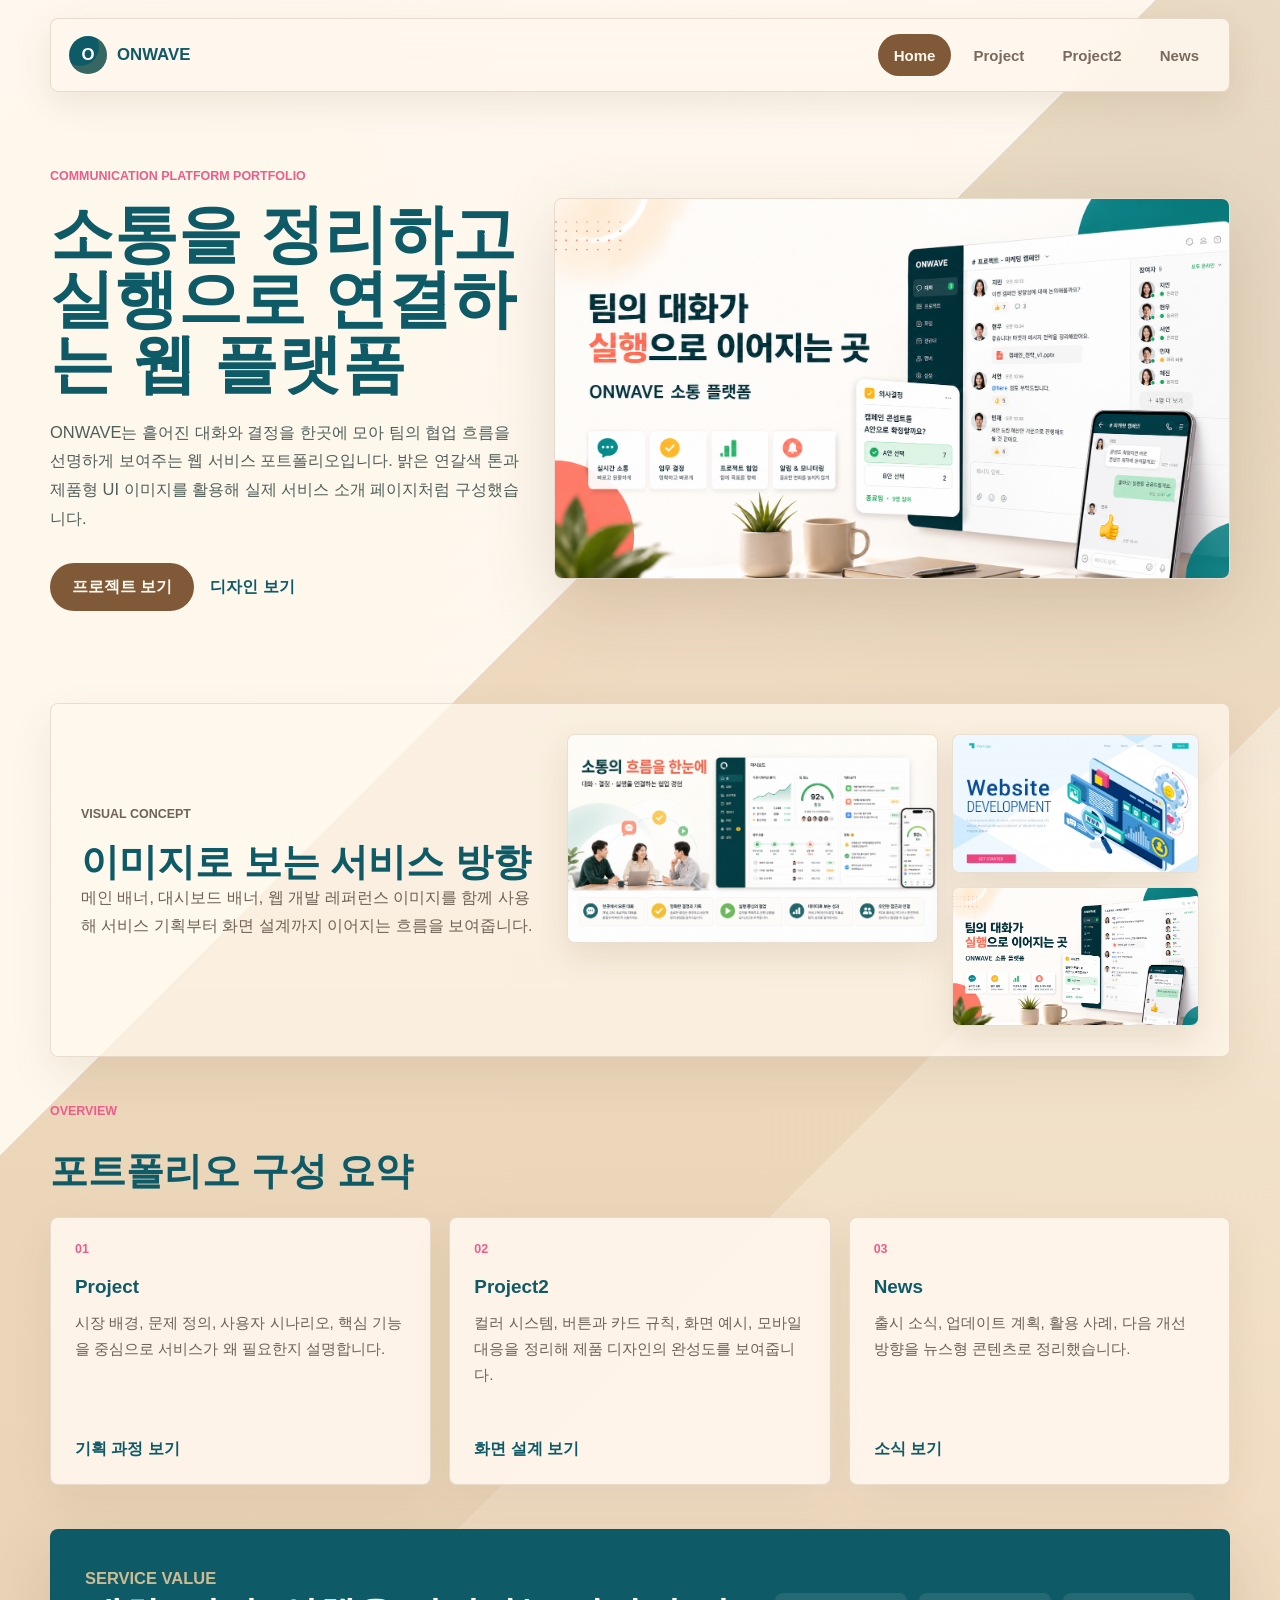
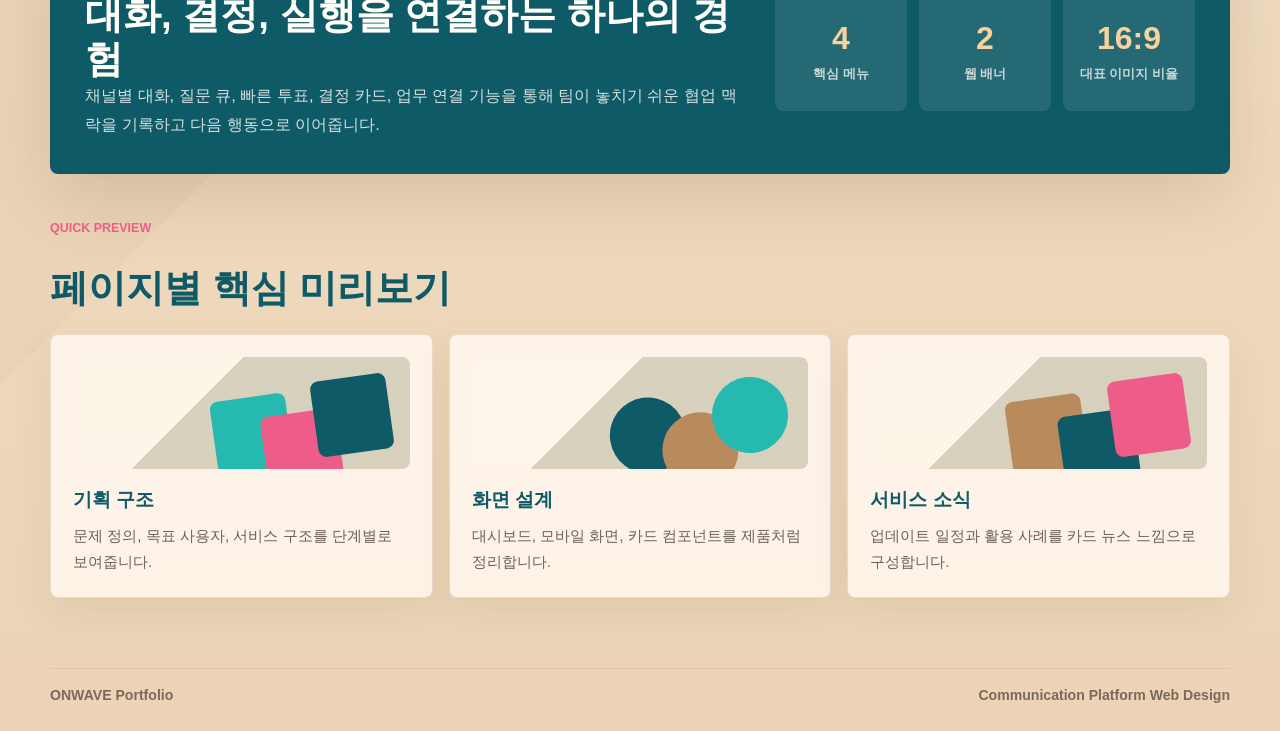
==== index.html @ 30760932 "Add web portfolio pages" ====
<!DOCTYPE html>
<html lang="ko">
  <head>
    <meta charset="UTF-8" />
    <meta name="viewport" content="width=device-width, initial-scale=1.0" />
    <title>ONWAVE Portfolio | Home</title>
    <link rel="stylesheet" href="styles.css" />
  </head>
  <body>
    <header class="site-header">
      <a class="logo" href="index.html" aria-label="ONWAVE Home">
        <span class="logo-mark">O</span>
        <span>ONWAVE</span>
      </a>
      <nav class="site-nav" aria-label="Main navigation">
        <a class="active" href="index.html">Home</a>
        <a href="project.html">Project</a>
        <a href="project2.html">Project2</a>
        <a href="news.html">News</a>
      </nav>
    </header>

    <main>
      <section class="hero">
        <div class="hero-copy">
          <p class="eyebrow">Communication Platform Portfolio</p>
          <h1>소통을 정리하고 실행으로 연결하는 웹 플랫폼</h1>
          <p>
            ONWAVE는 흩어진 대화와 결정을 한곳에 모아 팀의 협업 흐름을
            선명하게 보여주는 웹 서비스 포트폴리오입니다. 밝은 연갈색 톤과
            제품형 UI 이미지를 활용해 실제 서비스 소개 페이지처럼 구성했습니다.
          </p>
          <div class="hero-actions">
            <a class="primary-button" href="project.html">프로젝트 보기</a>
            <a class="text-button" href="project2.html">디자인 보기</a>
          </div>
        </div>
        <figure class="hero-media">
          <img src="assets/onwave-main-banner.png" alt="ONWAVE 소통 플랫폼 메인 배너" />
        </figure>
      </section>

      <section class="visual-story">
        <div class="story-copy">
          <p class="eyebrow">Visual Concept</p>
          <h2>이미지로 보는 서비스 방향</h2>
          <p>
            메인 배너, 대시보드 배너, 웹 개발 레퍼런스 이미지를 함께 사용해
            서비스 기획부터 화면 설계까지 이어지는 흐름을 보여줍니다.
          </p>
        </div>
        <div class="image-mosaic">
          <figure class="large">
            <img src="assets/onwave-flow-banner.png" alt="ONWAVE 대시보드 배너" />
            <figcaption>협업 대시보드</figcaption>
          </figure>
          <figure>
            <img src="다운로드.jpg" alt="웹 개발 콘셉트 참고 이미지" />
            <figcaption>웹 개발 콘셉트</figcaption>
          </figure>
          <figure>
            <img src="assets/onwave-main-banner.png" alt="ONWAVE 메인 배너" />
            <figcaption>서비스 메인 비주얼</figcaption>
          </figure>
        </div>
      </section>

      <section class="summary-section">
        <div class="section-title">
          <p class="eyebrow">Overview</p>
          <h2>포트폴리오 구성 요약</h2>
        </div>
        <div class="summary-grid">
          <article class="summary-card">
            <span>01</span>
            <h3>Project</h3>
            <p>
              시장 배경, 문제 정의, 사용자 시나리오, 핵심 기능을 중심으로
              서비스가 왜 필요한지 설명합니다.
            </p>
            <a href="project.html">기획 과정 보기</a>
          </article>
          <article class="summary-card">
            <span>02</span>
            <h3>Project2</h3>
            <p>
              컬러 시스템, 버튼과 카드 규칙, 화면 예시, 모바일 대응을 정리해
              제품 디자인의 완성도를 보여줍니다.
            </p>
            <a href="project2.html">화면 설계 보기</a>
          </article>
          <article class="summary-card">
            <span>03</span>
            <h3>News</h3>
            <p>
              출시 소식, 업데이트 계획, 활용 사례, 다음 개선 방향을 뉴스형
              콘텐츠로 정리했습니다.
            </p>
            <a href="news.html">소식 보기</a>
          </article>
        </div>
      </section>

      <section class="wide-panel">
        <div>
          <p class="eyebrow">Service Value</p>
          <h2>대화, 결정, 실행을 연결하는 하나의 경험</h2>
          <p>
            채널별 대화, 질문 큐, 빠른 투표, 결정 카드, 업무 연결 기능을 통해
            팀이 놓치기 쉬운 협업 맥락을 기록하고 다음 행동으로 이어줍니다.
          </p>
        </div>
        <div class="stat-list">
          <div>
            <strong>4</strong>
            <span>핵심 메뉴</span>
          </div>
          <div>
            <strong>2</strong>
            <span>웹 배너</span>
          </div>
          <div>
            <strong>16:9</strong>
            <span>대표 이미지 비율</span>
          </div>
        </div>
      </section>

      <section class="content-section">
        <div class="section-title">
          <p class="eyebrow">Quick Preview</p>
          <h2>페이지별 핵심 미리보기</h2>
        </div>
        <div class="preview-grid">
          <article>
            <div class="mini-illustration planning"></div>
            <h3>기획 구조</h3>
            <p>문제 정의, 목표 사용자, 서비스 구조를 단계별로 보여줍니다.</p>
          </article>
          <article>
            <div class="mini-illustration dashboard"></div>
            <h3>화면 설계</h3>
            <p>대시보드, 모바일 화면, 카드 컴포넌트를 제품처럼 정리합니다.</p>
          </article>
          <article>
            <div class="mini-illustration news"></div>
            <h3>서비스 소식</h3>
            <p>업데이트 일정과 활용 사례를 카드 뉴스 느낌으로 구성합니다.</p>
          </article>
        </div>
      </section>
    </main>

    <footer class="site-footer">
      <span>ONWAVE Portfolio</span>
      <span>Communication Platform Web Design</span>
    </footer>
  </body>
</html>
---- styles.css ----
:root {
  --base: #f2e1c9;
  --paper: #fff8ee;
  --ink: #23302f;
  --muted: #786a5c;
  --line: #dcc5aa;
  --teal: #0f5a67;
  --teal-soft: #dff3f0;
  --coral: #ee5d8a;
  --green: #25b9b0;
  --yellow: #d69b55;
  --brown: #b98a5c;
  --brown-deep: #7f5938;
  --shadow: 0 24px 70px rgba(95, 65, 35, 0.16);
}

* {
  box-sizing: border-box;
}

html {
  scroll-behavior: smooth;
}

body {
  min-height: 100vh;
  margin: 0;
  color: var(--ink);
  background:
    linear-gradient(135deg, rgba(255, 248, 238, 0.96) 0 32%, rgba(232, 209, 179, 0.65) 32% 55%, transparent 55%),
    radial-gradient(circle at 12% 10%, rgba(214, 155, 85, 0.24), transparent 28%),
    radial-gradient(circle at 90% 8%, rgba(15, 90, 103, 0.12), transparent 26%),
    linear-gradient(180deg, #fff8ee 0%, var(--base) 48%, #ecd3b5 100%);
  font-family: "Pretendard", "Noto Sans KR", "Apple SD Gothic Neo", Arial, sans-serif;
}

img {
  display: block;
  max-width: 100%;
}

a {
  color: inherit;
  text-decoration: none;
}

.site-header {
  position: sticky;
  top: 0;
  z-index: 10;
  width: min(1180px, calc(100% - 40px));
  min-height: 74px;
  display: flex;
  align-items: center;
  justify-content: space-between;
  gap: 24px;
  margin: 18px auto 0;
  padding: 12px 14px 12px 18px;
  border: 1px solid rgba(127, 89, 56, 0.18);
  border-radius: 8px;
  background: rgba(255, 248, 238, 0.88);
  box-shadow: 0 12px 34px rgba(95, 65, 35, 0.1);
  backdrop-filter: blur(18px);
}

.logo {
  display: inline-flex;
  align-items: center;
  gap: 10px;
  color: var(--teal);
  font-size: 1.05rem;
  font-weight: 900;
}

.logo-mark {
  width: 38px;
  height: 38px;
  display: grid;
  place-items: center;
  border-radius: 50%;
  color: #fffdf8;
  background: var(--teal);
  box-shadow: inset -8px -8px 0 rgba(214, 155, 85, 0.2);
}

.site-nav {
  display: flex;
  flex-wrap: wrap;
  justify-content: flex-end;
  gap: 6px;
}

.site-nav a {
  min-height: 42px;
  display: inline-grid;
  place-items: center;
  padding: 0 16px;
  border-radius: 999px;
  color: var(--muted);
  font-size: 0.94rem;
  font-weight: 800;
}

.site-nav a:hover,
.site-nav a:focus-visible,
.site-nav a.active {
  color: #fff8ee;
  background: var(--brown-deep);
  outline: none;
}

main {
  width: min(1180px, calc(100% - 40px));
  margin: 0 auto;
}

.hero,
.page-hero {
  display: grid;
  grid-template-columns: 0.82fr 1.18fr;
  gap: 34px;
  align-items: center;
  padding: 74px 0 48px;
}

.page-hero {
  grid-template-columns: 0.72fr 1.28fr;
}

.page-hero.compact {
  padding-bottom: 32px;
}

.news-hero {
  padding-bottom: 38px;
}

.hero-copy,
.page-hero > div {
  min-width: 0;
}

.eyebrow {
  margin: 0 0 14px;
  color: var(--coral);
  font-size: 0.78rem;
  font-weight: 900;
  letter-spacing: 0;
  text-transform: uppercase;
}

h1,
h2,
h3,
p {
  margin-top: 0;
}

h1 {
  max-width: 560px;
  margin-bottom: 20px;
  color: var(--teal);
  font-size: clamp(2.4rem, 5vw, 5.5rem);
  line-height: 1.02;
  letter-spacing: 0;
}

.page-hero h1 {
  font-size: clamp(2.2rem, 4.3vw, 4.4rem);
}

h2 {
  margin-bottom: 0;
  color: var(--teal);
  font-size: clamp(1.8rem, 3vw, 3rem);
  line-height: 1.15;
  letter-spacing: 0;
}

h3 {
  margin-bottom: 10px;
  color: var(--teal);
  font-size: 1.18rem;
  line-height: 1.35;
}

.hero p,
.page-hero p,
.wide-panel p,
.section-title p {
  color: #4f5f5a;
  font-size: 1.03rem;
  line-height: 1.75;
}

.hero .eyebrow,
.page-hero .eyebrow,
.section-title .eyebrow {
  color: var(--coral);
  font-size: 0.78rem;
}

.hero-actions {
  display: flex;
  flex-wrap: wrap;
  gap: 12px;
  margin-top: 30px;
}

.primary-button,
.text-button {
  min-height: 48px;
  display: inline-grid;
  place-items: center;
  border-radius: 999px;
  font-weight: 900;
}

.primary-button {
  padding: 0 22px;
  color: #fff8ee;
  background: var(--brown-deep);
}

.text-button {
  padding: 0 4px;
  color: var(--teal);
}

.hero-media,
.page-image {
  margin: 0;
  overflow: hidden;
  border: 1px solid rgba(127, 89, 56, 0.18);
  border-radius: 8px;
  background: var(--paper);
  box-shadow: var(--shadow);
  aspect-ratio: 16 / 9;
}

.hero-media img,
.page-image img {
  width: 100%;
  height: 100%;
  object-fit: cover;
}

.summary-section,
.content-section,
.wide-panel,
.visual-story {
  margin: 44px 0;
}

.visual-story {
  display: grid;
  grid-template-columns: 0.42fr 0.58fr;
  gap: 28px;
  align-items: center;
  padding: 30px;
  border: 1px solid rgba(127, 89, 56, 0.16);
  border-radius: 8px;
  background: rgba(255, 248, 238, 0.72);
  box-shadow: 0 18px 45px rgba(95, 65, 35, 0.09);
}

.story-copy p {
  color: #6f6256;
  line-height: 1.75;
}

.image-mosaic {
  display: grid;
  grid-template-columns: 1.2fr 0.8fr;
  gap: 14px;
}

.image-mosaic figure,
.panel-image,
.reference-layout figure,
.news-feature figure {
  overflow: hidden;
  margin: 0;
  border: 1px solid rgba(127, 89, 56, 0.16);
  border-radius: 8px;
  background: var(--paper);
  box-shadow: 0 14px 34px rgba(95, 65, 35, 0.12);
  aspect-ratio: 16 / 9;
}

.image-mosaic figure {
  display: grid;
  grid-template-rows: 1fr auto;
}

.image-mosaic figure.large {
  grid-row: span 2;
}

.image-mosaic img,
.panel-image img,
.reference-layout img,
.news-feature img {
  width: 100%;
  height: 100%;
  object-fit: cover;
}

.image-mosaic figcaption {
  padding: 12px 14px;
  color: var(--brown-deep);
  background: rgba(255, 248, 238, 0.94);
  font-size: 0.84rem;
  font-weight: 900;
}

.section-title {
  display: grid;
  gap: 12px;
  margin-bottom: 24px;
}

.summary-grid {
  display: grid;
  grid-template-columns: repeat(3, 1fr);
  gap: 18px;
}

.summary-card,
.stack-list article,
.process-grid article,
.feature-list article,
.design-note article,
.screen-grid article,
.news-grid article,
.roadmap-list li,
.persona-grid article,
.journey-line article,
.preview-grid article,
.reference-points article,
.component-gallery article,
.usecase-grid article {
  border: 1px solid rgba(127, 89, 56, 0.16);
  border-radius: 8px;
  background: rgba(255, 248, 238, 0.88);
  box-shadow: 0 14px 40px rgba(95, 65, 35, 0.08);
}

.summary-card {
  min-height: 268px;
  display: flex;
  flex-direction: column;
  padding: 24px;
}

.summary-card span,
.stack-list span,
.news-grid span,
.roadmap-list span,
.journey-line span,
.reference-points span {
  display: inline-block;
  margin-bottom: 18px;
  color: var(--coral);
  font-size: 0.78rem;
  font-weight: 900;
  text-transform: uppercase;
}

.summary-card p,
.stack-list p,
.process-grid p,
.feature-list p,
.design-note p,
.screen-grid p,
.news-grid p,
.roadmap-list p,
.persona-grid p,
.journey-line p,
.preview-grid p,
.reference-points p,
.component-gallery p,
.usecase-grid p {
  margin: 0;
  color: #6b6258;
  font-size: 0.95rem;
  line-height: 1.72;
}

.summary-card a {
  width: max-content;
  margin-top: auto;
  padding-top: 22px;
  color: var(--teal);
  font-weight: 900;
}

.wide-panel {
  display: grid;
  grid-template-columns: 1fr 420px;
  gap: 34px;
  align-items: center;
  padding: 34px;
  border: 1px solid rgba(7, 63, 69, 0.12);
  border-radius: 8px;
  background: var(--teal);
  box-shadow: var(--shadow);
}

.wide-panel .eyebrow {
  color: #f7d29d;
}

.wide-panel h2,
.wide-panel p {
  color: #fffdf8;
}

.wide-panel p {
  margin-bottom: 0;
  opacity: 0.82;
}

.stat-list {
  display: grid;
  grid-template-columns: repeat(3, 1fr);
  gap: 12px;
}

.stat-list div {
  min-height: 118px;
  display: grid;
  place-items: center;
  align-content: center;
  gap: 8px;
  border-radius: 8px;
  background: rgba(255, 255, 255, 0.09);
}

.stat-list strong {
  color: #f7d29d;
  font-size: 2rem;
}

.stat-list span {
  color: rgba(255, 253, 248, 0.74);
  font-size: 0.84rem;
  font-weight: 800;
}

.two-column {
  display: grid;
  grid-template-columns: 320px 1fr;
  gap: 42px;
  align-items: start;
}

.sticky-title {
  position: sticky;
  top: 116px;
}

.stack-list,
.design-note {
  display: grid;
  gap: 16px;
}

.stack-list article,
.design-note article {
  padding: 24px;
}

.process-grid {
  display: grid;
  grid-template-columns: repeat(4, 1fr);
  gap: 16px;
}

.process-grid article {
  min-height: 220px;
  padding: 24px;
}

.process-grid b {
  width: 42px;
  height: 42px;
  display: grid;
  place-items: center;
  margin-bottom: 42px;
  border-radius: 50%;
  color: #fffdf8;
  background: var(--brown);
}

.feature-band {
  padding: 34px;
  border-radius: 8px;
  background: rgba(255, 253, 248, 0.58);
}

.feature-list {
  display: grid;
  grid-template-columns: repeat(4, 1fr);
  gap: 16px;
}

.feature-list article {
  min-height: 190px;
  padding: 22px;
}

.feature-list span {
  width: 42px;
  height: 42px;
  display: grid;
  place-items: center;
  margin-bottom: 28px;
  border-radius: 50%;
  color: #fff8ee;
  background: var(--teal);
  font-weight: 900;
}

.palette-grid {
  display: grid;
  grid-template-columns: repeat(5, 1fr);
  gap: 14px;
}

.palette-grid div {
  min-height: 150px;
  display: flex;
  flex-direction: column;
  justify-content: flex-end;
  gap: 8px;
  padding: 18px;
  border: 1px solid rgba(7, 63, 69, 0.12);
  border-radius: 8px;
  background: var(--color);
}

.palette-grid div:nth-child(2),
.palette-grid div:nth-child(3),
.palette-grid div:nth-child(4) {
  color: #fffdf8;
}

.palette-grid span {
  font-weight: 900;
}

.palette-grid b {
  font-size: 0.84rem;
  opacity: 0.72;
}

.screen-grid,
.news-grid {
  display: grid;
  grid-template-columns: repeat(2, 1fr);
  gap: 18px;
}

.screen-grid article {
  overflow: hidden;
}

.screen-grid img {
  width: 100%;
  aspect-ratio: 16 / 9;
  object-fit: cover;
}

.screen-grid h3,
.screen-grid p {
  padding-inline: 22px;
}

.screen-grid h3 {
  margin-top: 22px;
}

.screen-grid p {
  padding-bottom: 24px;
}

.news-grid {
  grid-template-columns: repeat(3, 1fr);
}

.news-grid article {
  min-height: 250px;
  padding: 24px;
}

.roadmap-section {
  padding-bottom: 30px;
}

.roadmap-list {
  display: grid;
  gap: 14px;
  padding: 0;
  margin: 0;
  list-style: none;
}

.roadmap-list li {
  display: grid;
  grid-template-columns: 120px 220px 1fr;
  gap: 18px;
  align-items: center;
  padding: 20px 24px;
}

.roadmap-list span {
  margin-bottom: 0;
}

.roadmap-list strong {
  color: var(--teal);
}

.site-footer {
  width: min(1180px, calc(100% - 40px));
  display: flex;
  justify-content: space-between;
  gap: 20px;
  margin: 70px auto 28px;
  padding-top: 18px;
  border-top: 1px solid var(--line);
  color: var(--muted);
  font-size: 0.88rem;
  font-weight: 800;
}

.preview-grid,
.persona-grid,
.journey-line,
.component-gallery,
.usecase-grid {
  display: grid;
  grid-template-columns: repeat(3, 1fr);
  gap: 16px;
}

.preview-grid article,
.persona-grid article,
.component-gallery article,
.usecase-grid article {
  min-height: 240px;
  padding: 22px;
}

.mini-illustration,
.avatar-card,
.case-visual {
  min-height: 112px;
  margin-bottom: 18px;
  border-radius: 8px;
  background:
    linear-gradient(135deg, rgba(255, 248, 238, 0.85) 0 38%, rgba(15, 90, 103, 0.12) 38%),
    var(--base);
  position: relative;
  overflow: hidden;
}

.mini-illustration::before,
.avatar-card::before,
.case-visual::before {
  content: "";
  position: absolute;
  width: 76px;
  height: 76px;
  right: 20px;
  top: 20px;
  border-radius: 8px;
  background: var(--teal);
  box-shadow: -54px 28px 0 var(--coral), -102px 6px 0 var(--green);
  transform: rotate(-8deg);
}

.mini-illustration.dashboard::before {
  border-radius: 50%;
  background: var(--green);
  box-shadow: -54px 28px 0 var(--brown), -104px 6px 0 var(--teal);
}

.mini-illustration.news::before {
  background: var(--coral);
  box-shadow: -54px 28px 0 var(--teal), -104px 6px 0 var(--brown);
}

.persona-section {
  padding: 28px;
  border-radius: 8px;
  background: rgba(255, 248, 238, 0.58);
}

.avatar-card::before {
  width: 70px;
  height: 70px;
  border-radius: 50%;
  background: var(--brown);
}

.avatar-card.designer::before {
  background: var(--coral);
}

.avatar-card.partner::before {
  background: var(--green);
}

.image-copy-section {
  align-items: center;
}

.image-copy-section > div {
  padding: 24px;
}

.image-copy-section p {
  color: #6b6258;
  line-height: 1.75;
}

.check-list {
  display: grid;
  gap: 10px;
  padding: 0;
  margin: 22px 0 0;
  list-style: none;
}

.check-list li {
  position: relative;
  padding-left: 28px;
  color: var(--brown-deep);
  font-weight: 800;
}

.check-list li::before {
  content: "";
  position: absolute;
  left: 0;
  top: 6px;
  width: 13px;
  height: 13px;
  border-radius: 50%;
  background: var(--green);
}

.journey-line {
  grid-template-columns: repeat(4, 1fr);
}

.journey-line article {
  padding: 22px;
}

.design-showcase {
  padding: 28px;
  border-radius: 8px;
  background: rgba(255, 248, 238, 0.58);
}

.reference-layout {
  display: grid;
  grid-template-columns: 0.9fr 1.1fr;
  gap: 18px;
  align-items: stretch;
}

.reference-points {
  display: grid;
  gap: 14px;
}

.reference-points article {
  padding: 18px;
}

.component-gallery article {
  display: grid;
  align-content: center;
  gap: 18px;
}

.component-gallery button {
  width: max-content;
  min-height: 44px;
  padding: 0 18px;
  border: 0;
  border-radius: 999px;
  color: #fff8ee;
  background: var(--teal);
  font-weight: 900;
}

.tag-row {
  display: flex;
  flex-wrap: wrap;
  gap: 8px;
}

.tag-row span {
  padding: 8px 12px;
  border-radius: 999px;
  color: var(--brown-deep);
  background: #f0dbc0;
  font-weight: 900;
}

.progress-sample {
  height: 12px;
  overflow: hidden;
  border-radius: 999px;
  background: #ead6bd;
}

.progress-sample i {
  display: block;
  width: 72%;
  height: 100%;
  border-radius: inherit;
  background: var(--green);
}

.news-feature {
  display: grid;
  grid-template-columns: 0.95fr 1.05fr;
  gap: 28px;
  align-items: center;
  padding: 28px;
  border-radius: 8px;
  background: rgba(255, 248, 238, 0.58);
}

.news-feature p {
  color: #6b6258;
  line-height: 1.75;
}

.usecase-grid article {
  padding: 22px;
}

.case-visual.startup::before {
  background: var(--teal);
}

.case-visual.agency::before {
  background: var(--coral);
}

.case-visual.remote::before {
  background: var(--green);
}

@media (max-width: 960px) {
  .site-header,
  main,
  .site-footer {
    width: min(100% - 28px, 760px);
  }

  .site-header {
    position: static;
    align-items: flex-start;
    flex-direction: column;
  }

  .site-nav {
    justify-content: flex-start;
  }

  .hero,
  .page-hero,
  .wide-panel,
  .two-column,
  .visual-story,
  .reference-layout,
  .news-feature {
    grid-template-columns: 1fr;
  }

  .hero,
  .page-hero {
    padding-top: 46px;
  }

  .summary-grid,
  .process-grid,
  .feature-list,
  .palette-grid,
  .news-grid,
  .preview-grid,
  .persona-grid,
  .journey-line,
  .component-gallery,
  .usecase-grid {
    grid-template-columns: repeat(2, 1fr);
  }

  .sticky-title {
    position: static;
  }

  .roadmap-list li {
    grid-template-columns: 1fr;
    gap: 10px;
  }
}

@media (max-width: 640px) {
  .site-header,
  main,
  .site-footer {
    width: calc(100% - 20px);
  }

  .site-header {
    margin-top: 10px;
  }

  .site-nav a {
    min-height: 38px;
    padding: 0 12px;
    font-size: 0.86rem;
  }

  .hero,
  .page-hero {
    gap: 24px;
    padding: 36px 0 24px;
  }

  .hero-actions {
    margin-top: 22px;
  }

  .summary-grid,
  .process-grid,
  .feature-list,
  .palette-grid,
  .screen-grid,
  .news-grid,
  .stat-list,
  .preview-grid,
  .persona-grid,
  .journey-line,
  .component-gallery,
  .usecase-grid,
  .image-mosaic {
    grid-template-columns: 1fr;
  }

  .summary-card,
  .process-grid article,
  .feature-list article,
  .news-grid article {
    min-height: auto;
  }

  .wide-panel,
  .feature-band {
    padding: 22px;
  }

  .site-footer {
    display: grid;
  }
}
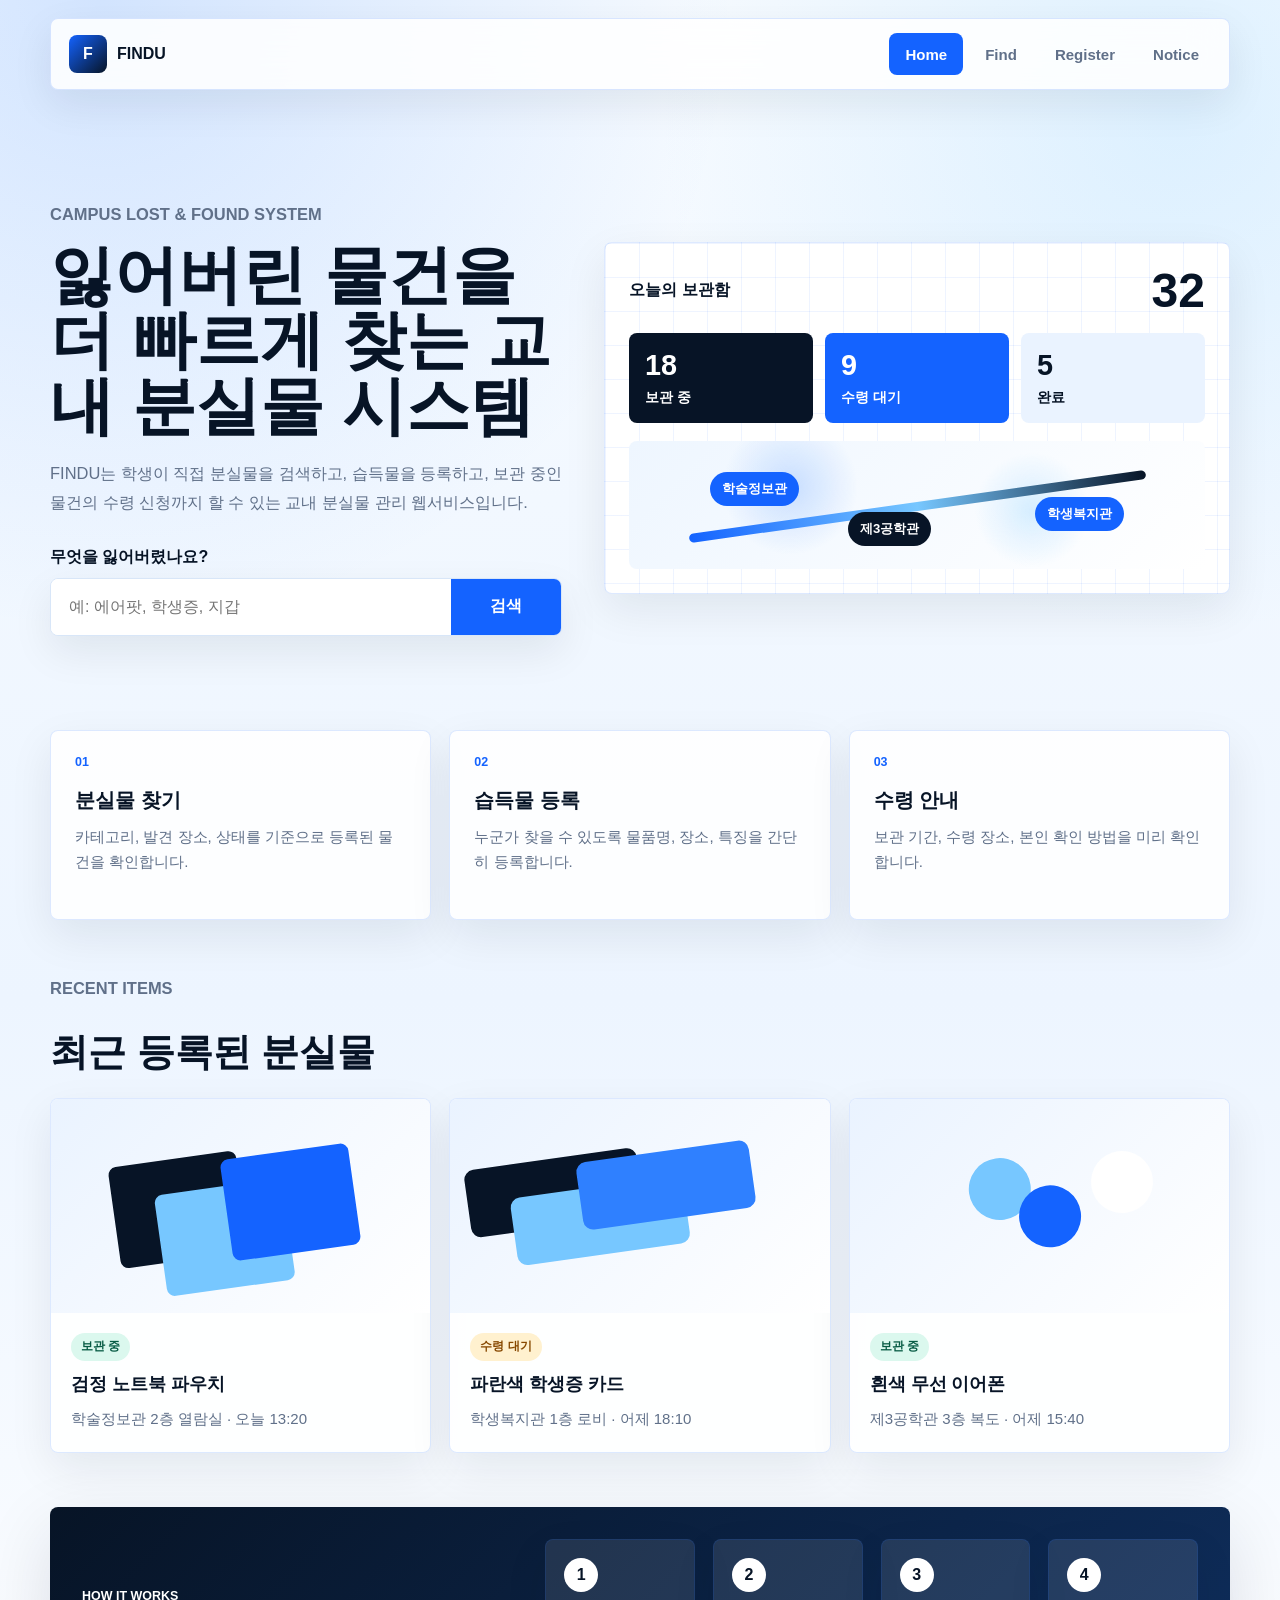
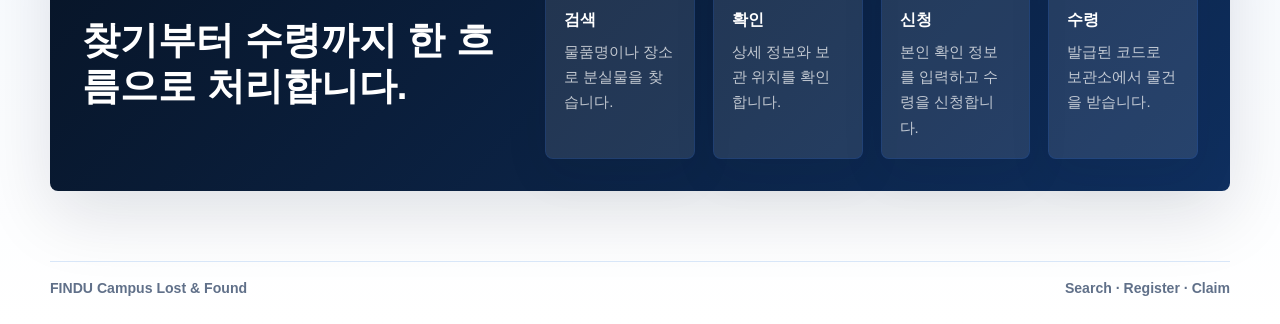
==== commit cc4ec4d7: "Rebuild as FINDU lost and found system" ====
--- a/index.html
+++ b/index.html
@@ -3,157 +3,154 @@
   <head>
     <meta charset="UTF-8" />
     <meta name="viewport" content="width=device-width, initial-scale=1.0" />
-    <title>ONWAVE Portfolio | Home</title>
+    <title>FINDU | Home</title>
     <link rel="stylesheet" href="styles.css" />
   </head>
   <body>
     <header class="site-header">
-      <a class="logo" href="index.html" aria-label="ONWAVE Home">
-        <span class="logo-mark">O</span>
-        <span>ONWAVE</span>
+      <a class="brand" href="index.html" aria-label="FINDU Home">
+        <span class="brand-mark">F</span>
+        <span>FINDU</span>
       </a>
-      <nav class="site-nav" aria-label="Main navigation">
+      <nav class="site-nav" aria-label="주요 메뉴">
         <a class="active" href="index.html">Home</a>
-        <a href="project.html">Project</a>
-        <a href="project2.html">Project2</a>
-        <a href="news.html">News</a>
+        <a href="find.html">Find</a>
+        <a href="register.html">Register</a>
+        <a href="notice.html">Notice</a>
       </nav>
     </header>
 
     <main>
-      <section class="hero">
+      <section class="hero service-hero">
         <div class="hero-copy">
-          <p class="eyebrow">Communication Platform Portfolio</p>
-          <h1>소통을 정리하고 실행으로 연결하는 웹 플랫폼</h1>
+          <p class="eyebrow">Campus Lost & Found System</p>
+          <h1>잃어버린 물건을 더 빠르게 찾는 교내 분실물 시스템</h1>
           <p>
-            ONWAVE는 흩어진 대화와 결정을 한곳에 모아 팀의 협업 흐름을
-            선명하게 보여주는 웹 서비스 포트폴리오입니다. 밝은 연갈색 톤과
-            제품형 UI 이미지를 활용해 실제 서비스 소개 페이지처럼 구성했습니다.
+            FINDU는 학생이 직접 분실물을 검색하고, 습득물을 등록하고, 보관 중인
+            물건의 수령 신청까지 할 수 있는 교내 분실물 관리 웹서비스입니다.
           </p>
-          <div class="hero-actions">
-            <a class="primary-button" href="project.html">프로젝트 보기</a>
-            <a class="text-button" href="project2.html">디자인 보기</a>
+          <form class="hero-search" data-home-search>
+            <label for="homeSearch">무엇을 잃어버렸나요?</label>
+            <div>
+              <input id="homeSearch" name="q" type="search" placeholder="예: 에어팟, 학생증, 지갑" />
+              <button type="submit">검색</button>
+            </div>
+          </form>
+        </div>
+
+        <div class="hero-dashboard" aria-label="교내 분실물 현황">
+          <div class="dashboard-top">
+            <span>오늘의 보관함</span>
+            <strong>32</strong>
           </div>
-        </div>
-        <figure class="hero-media">
-          <img src="assets/onwave-main-banner.png" alt="ONWAVE 소통 플랫폼 메인 배너" />
-        </figure>
-      </section>
-
-      <section class="visual-story">
-        <div class="story-copy">
-          <p class="eyebrow">Visual Concept</p>
-          <h2>이미지로 보는 서비스 방향</h2>
-          <p>
-            메인 배너, 대시보드 배너, 웹 개발 레퍼런스 이미지를 함께 사용해
-            서비스 기획부터 화면 설계까지 이어지는 흐름을 보여줍니다.
-          </p>
-        </div>
-        <div class="image-mosaic">
-          <figure class="large">
-            <img src="assets/onwave-flow-banner.png" alt="ONWAVE 대시보드 배너" />
-            <figcaption>협업 대시보드</figcaption>
-          </figure>
-          <figure>
-            <img src="다운로드.jpg" alt="웹 개발 콘셉트 참고 이미지" />
-            <figcaption>웹 개발 콘셉트</figcaption>
-          </figure>
-          <figure>
-            <img src="assets/onwave-main-banner.png" alt="ONWAVE 메인 배너" />
-            <figcaption>서비스 메인 비주얼</figcaption>
-          </figure>
+          <div class="status-grid">
+            <article>
+              <b>18</b>
+              <span>보관 중</span>
+            </article>
+            <article>
+              <b>9</b>
+              <span>수령 대기</span>
+            </article>
+            <article>
+              <b>5</b>
+              <span>완료</span>
+            </article>
+          </div>
+          <div class="campus-map">
+            <span class="map-pin library">학술정보관</span>
+            <span class="map-pin hall">학생복지관</span>
+            <span class="map-pin building">제3공학관</span>
+          </div>
         </div>
       </section>
 
-      <section class="summary-section">
+      <section class="quick-actions">
+        <a href="find.html">
+          <span>01</span>
+          <strong>분실물 찾기</strong>
+          <p>카테고리, 발견 장소, 상태를 기준으로 등록된 물건을 확인합니다.</p>
+        </a>
+        <a href="register.html">
+          <span>02</span>
+          <strong>습득물 등록</strong>
+          <p>누군가 찾을 수 있도록 물품명, 장소, 특징을 간단히 등록합니다.</p>
+        </a>
+        <a href="notice.html">
+          <span>03</span>
+          <strong>수령 안내</strong>
+          <p>보관 기간, 수령 장소, 본인 확인 방법을 미리 확인합니다.</p>
+        </a>
+      </section>
+
+      <section class="content-section">
         <div class="section-title">
-          <p class="eyebrow">Overview</p>
-          <h2>포트폴리오 구성 요약</h2>
+          <p class="eyebrow">Recent Items</p>
+          <h2>최근 등록된 분실물</h2>
         </div>
-        <div class="summary-grid">
-          <article class="summary-card">
-            <span>01</span>
-            <h3>Project</h3>
-            <p>
-              시장 배경, 문제 정의, 사용자 시나리오, 핵심 기능을 중심으로
-              서비스가 왜 필요한지 설명합니다.
-            </p>
-            <a href="project.html">기획 과정 보기</a>
+        <div class="item-grid">
+          <article class="item-card">
+            <div class="item-thumb laptop"></div>
+            <div class="item-meta">
+              <span class="status available">보관 중</span>
+              <h3>검정 노트북 파우치</h3>
+              <p>학술정보관 2층 열람실 · 오늘 13:20</p>
+            </div>
           </article>
-          <article class="summary-card">
-            <span>02</span>
-            <h3>Project2</h3>
-            <p>
-              컬러 시스템, 버튼과 카드 규칙, 화면 예시, 모바일 대응을 정리해
-              제품 디자인의 완성도를 보여줍니다.
-            </p>
-            <a href="project2.html">화면 설계 보기</a>
+          <article class="item-card">
+            <div class="item-thumb card"></div>
+            <div class="item-meta">
+              <span class="status waiting">수령 대기</span>
+              <h3>파란색 학생증 카드</h3>
+              <p>학생복지관 1층 로비 · 어제 18:10</p>
+            </div>
           </article>
-          <article class="summary-card">
-            <span>03</span>
-            <h3>News</h3>
-            <p>
-              출시 소식, 업데이트 계획, 활용 사례, 다음 개선 방향을 뉴스형
-              콘텐츠로 정리했습니다.
-            </p>
-            <a href="news.html">소식 보기</a>
+          <article class="item-card">
+            <div class="item-thumb earbuds"></div>
+            <div class="item-meta">
+              <span class="status available">보관 중</span>
+              <h3>흰색 무선 이어폰</h3>
+              <p>제3공학관 3층 복도 · 어제 15:40</p>
+            </div>
           </article>
         </div>
       </section>
 
-      <section class="wide-panel">
+      <section class="process-band">
         <div>
-          <p class="eyebrow">Service Value</p>
-          <h2>대화, 결정, 실행을 연결하는 하나의 경험</h2>
-          <p>
-            채널별 대화, 질문 큐, 빠른 투표, 결정 카드, 업무 연결 기능을 통해
-            팀이 놓치기 쉬운 협업 맥락을 기록하고 다음 행동으로 이어줍니다.
-          </p>
+          <p class="eyebrow">How It Works</p>
+          <h2>찾기부터 수령까지 한 흐름으로 처리합니다.</h2>
         </div>
-        <div class="stat-list">
-          <div>
-            <strong>4</strong>
-            <span>핵심 메뉴</span>
-          </div>
-          <div>
-            <strong>2</strong>
-            <span>웹 배너</span>
-          </div>
-          <div>
-            <strong>16:9</strong>
-            <span>대표 이미지 비율</span>
-          </div>
-        </div>
-      </section>
-
-      <section class="content-section">
-        <div class="section-title">
-          <p class="eyebrow">Quick Preview</p>
-          <h2>페이지별 핵심 미리보기</h2>
-        </div>
-        <div class="preview-grid">
-          <article>
-            <div class="mini-illustration planning"></div>
-            <h3>기획 구조</h3>
-            <p>문제 정의, 목표 사용자, 서비스 구조를 단계별로 보여줍니다.</p>
-          </article>
-          <article>
-            <div class="mini-illustration dashboard"></div>
-            <h3>화면 설계</h3>
-            <p>대시보드, 모바일 화면, 카드 컴포넌트를 제품처럼 정리합니다.</p>
-          </article>
-          <article>
-            <div class="mini-illustration news"></div>
-            <h3>서비스 소식</h3>
-            <p>업데이트 일정과 활용 사례를 카드 뉴스 느낌으로 구성합니다.</p>
-          </article>
-        </div>
+        <ol class="process-list">
+          <li>
+            <span>1</span>
+            <strong>검색</strong>
+            <p>물품명이나 장소로 분실물을 찾습니다.</p>
+          </li>
+          <li>
+            <span>2</span>
+            <strong>확인</strong>
+            <p>상세 정보와 보관 위치를 확인합니다.</p>
+          </li>
+          <li>
+            <span>3</span>
+            <strong>신청</strong>
+            <p>본인 확인 정보를 입력하고 수령을 신청합니다.</p>
+          </li>
+          <li>
+            <span>4</span>
+            <strong>수령</strong>
+            <p>발급된 코드로 보관소에서 물건을 받습니다.</p>
+          </li>
+        </ol>
       </section>
     </main>
 
     <footer class="site-footer">
-      <span>ONWAVE Portfolio</span>
-      <span>Communication Platform Web Design</span>
+      <span>FINDU Campus Lost & Found</span>
+      <span>Search · Register · Claim</span>
     </footer>
+
+    <script src="script.js"></script>
   </body>
 </html>
--- a/styles.css
+++ b/styles.css
@@ -1,25 +1,24 @@
 :root {
-  --base: #f2e1c9;
-  --paper: #fff8ee;
-  --ink: #23302f;
-  --muted: #786a5c;
-  --line: #dcc5aa;
-  --teal: #0f5a67;
-  --teal-soft: #dff3f0;
-  --coral: #ee5d8a;
-  --green: #25b9b0;
-  --yellow: #d69b55;
-  --brown: #b98a5c;
-  --brown-deep: #7f5938;
-  --shadow: 0 24px 70px rgba(95, 65, 35, 0.16);
+  --blue-900: #071426;
+  --blue-800: #0b1f3a;
+  --blue-700: #0f2f5f;
+  --blue-600: #1463ff;
+  --blue-500: #2f80ff;
+  --blue-100: #eaf3ff;
+  --sky: #77c7ff;
+  --white: #ffffff;
+  --paper: #f8fbff;
+  --line: #d8e6f8;
+  --ink: #0f172a;
+  --muted: #607089;
+  --success: #16a27b;
+  --warning: #f59e0b;
+  --danger: #ef4444;
+  --shadow: 0 24px 70px rgba(7, 20, 38, 0.12);
 }
 
 * {
   box-sizing: border-box;
-}
-
-html {
-  scroll-behavior: smooth;
 }
 
 body {
@@ -27,16 +26,10 @@
   margin: 0;
   color: var(--ink);
   background:
-    linear-gradient(135deg, rgba(255, 248, 238, 0.96) 0 32%, rgba(232, 209, 179, 0.65) 32% 55%, transparent 55%),
-    radial-gradient(circle at 12% 10%, rgba(214, 155, 85, 0.24), transparent 28%),
-    radial-gradient(circle at 90% 8%, rgba(15, 90, 103, 0.12), transparent 26%),
-    linear-gradient(180deg, #fff8ee 0%, var(--base) 48%, #ecd3b5 100%);
+    radial-gradient(circle at 8% 0%, rgba(47, 128, 255, 0.18), transparent 28%),
+    radial-gradient(circle at 92% 6%, rgba(119, 199, 255, 0.2), transparent 24%),
+    linear-gradient(180deg, #f7fbff 0%, #edf5ff 52%, #ffffff 100%);
   font-family: "Pretendard", "Noto Sans KR", "Apple SD Gothic Neo", Arial, sans-serif;
-}
-
-img {
-  display: block;
-  max-width: 100%;
 }
 
 a {
@@ -44,43 +37,58 @@
   text-decoration: none;
 }
 
+button,
+input,
+select,
+textarea {
+  font: inherit;
+}
+
+button {
+  cursor: pointer;
+}
+
+.site-header,
+main,
+.site-footer {
+  width: min(1180px, calc(100% - 40px));
+  margin-inline: auto;
+}
+
 .site-header {
   position: sticky;
-  top: 0;
+  top: 16px;
   z-index: 10;
-  width: min(1180px, calc(100% - 40px));
-  min-height: 74px;
+  min-height: 72px;
   display: flex;
   align-items: center;
   justify-content: space-between;
   gap: 24px;
-  margin: 18px auto 0;
+  margin-top: 18px;
   padding: 12px 14px 12px 18px;
-  border: 1px solid rgba(127, 89, 56, 0.18);
-  border-radius: 8px;
-  background: rgba(255, 248, 238, 0.88);
-  box-shadow: 0 12px 34px rgba(95, 65, 35, 0.1);
+  border: 1px solid rgba(20, 99, 255, 0.16);
+  border-radius: 8px;
+  background: rgba(255, 255, 255, 0.86);
+  box-shadow: 0 14px 40px rgba(7, 20, 38, 0.08);
   backdrop-filter: blur(18px);
 }
 
-.logo {
+.brand {
   display: inline-flex;
   align-items: center;
   gap: 10px;
-  color: var(--teal);
-  font-size: 1.05rem;
-  font-weight: 900;
-}
-
-.logo-mark {
+  color: var(--blue-900);
+  font-weight: 900;
+}
+
+.brand-mark {
   width: 38px;
   height: 38px;
   display: grid;
   place-items: center;
-  border-radius: 50%;
-  color: #fffdf8;
-  background: var(--teal);
-  box-shadow: inset -8px -8px 0 rgba(214, 155, 85, 0.2);
+  border-radius: 8px;
+  color: var(--white);
+  background: linear-gradient(135deg, var(--blue-600), var(--blue-900));
 }
 
 .site-nav {
@@ -95,7 +103,7 @@
   display: inline-grid;
   place-items: center;
   padding: 0 16px;
-  border-radius: 999px;
+  border-radius: 8px;
   color: var(--muted);
   font-size: 0.94rem;
   font-weight: 800;
@@ -104,45 +112,23 @@
 .site-nav a:hover,
 .site-nav a:focus-visible,
 .site-nav a.active {
-  color: #fff8ee;
-  background: var(--brown-deep);
+  color: var(--white);
+  background: var(--blue-600);
   outline: none;
 }
 
-main {
-  width: min(1180px, calc(100% - 40px));
-  margin: 0 auto;
-}
-
-.hero,
-.page-hero {
-  display: grid;
-  grid-template-columns: 0.82fr 1.18fr;
-  gap: 34px;
+.hero {
+  min-height: 640px;
+  display: grid;
+  grid-template-columns: 0.9fr 1.1fr;
+  gap: 42px;
   align-items: center;
-  padding: 74px 0 48px;
-}
-
-.page-hero {
-  grid-template-columns: 0.72fr 1.28fr;
-}
-
-.page-hero.compact {
-  padding-bottom: 32px;
-}
-
-.news-hero {
-  padding-bottom: 38px;
-}
-
-.hero-copy,
-.page-hero > div {
-  min-width: 0;
+  padding: 62px 0 46px;
 }
 
 .eyebrow {
   margin: 0 0 14px;
-  color: var(--coral);
+  color: var(--blue-600);
   font-size: 0.78rem;
   font-weight: 900;
   letter-spacing: 0;
@@ -157,477 +143,785 @@
 }
 
 h1 {
-  max-width: 560px;
+  max-width: 680px;
   margin-bottom: 20px;
-  color: var(--teal);
-  font-size: clamp(2.4rem, 5vw, 5.5rem);
+  color: var(--blue-900);
+  font-size: clamp(2.35rem, 5vw, 5.1rem);
   line-height: 1.02;
   letter-spacing: 0;
 }
 
-.page-hero h1 {
-  font-size: clamp(2.2rem, 4.3vw, 4.4rem);
-}
-
 h2 {
   margin-bottom: 0;
-  color: var(--teal);
-  font-size: clamp(1.8rem, 3vw, 3rem);
-  line-height: 1.15;
-  letter-spacing: 0;
+  color: var(--blue-900);
+  font-size: clamp(1.65rem, 3vw, 2.8rem);
+  line-height: 1.18;
 }
 
 h3 {
   margin-bottom: 10px;
-  color: var(--teal);
-  font-size: 1.18rem;
+  color: var(--blue-900);
+  font-size: 1.1rem;
   line-height: 1.35;
 }
 
-.hero p,
-.page-hero p,
-.wide-panel p,
+.hero-copy p,
+.page-head p,
 .section-title p {
-  color: #4f5f5a;
+  max-width: 620px;
+  color: var(--muted);
   font-size: 1.03rem;
-  line-height: 1.75;
-}
-
-.hero .eyebrow,
-.page-hero .eyebrow,
-.section-title .eyebrow {
-  color: var(--coral);
-  font-size: 0.78rem;
-}
-
-.hero-actions {
+  line-height: 1.76;
+}
+
+.hero-search {
+  display: grid;
+  gap: 10px;
+  margin-top: 30px;
+}
+
+.hero-search label {
+  color: var(--blue-900);
+  font-weight: 900;
+}
+
+.hero-search div {
+  display: grid;
+  grid-template-columns: 1fr 110px;
+  overflow: hidden;
+  border: 1px solid var(--line);
+  border-radius: 8px;
+  background: var(--white);
+  box-shadow: 0 16px 40px rgba(7, 20, 38, 0.08);
+}
+
+.hero-search input {
+  min-height: 56px;
+  min-width: 0;
+  padding: 0 18px;
+  border: 0;
+  outline: none;
+}
+
+.hero-search button,
+.primary-button,
+.claim-form button,
+.register-form button {
+  border: 0;
+  color: var(--white);
+  background: var(--blue-600);
+  font-weight: 900;
+}
+
+.hero-search button:hover,
+.primary-button:hover,
+.claim-form button:hover,
+.register-form button:hover {
+  background: var(--blue-700);
+}
+
+.hero-dashboard,
+.page-head,
+.filter-panel,
+.results-panel,
+.claim-panel,
+.register-form,
+.register-preview,
+.register-guide,
+.notice-card,
+.faq-list details,
+.notice-banner,
+.quick-actions a,
+.item-card,
+.process-list li,
+.lost-card,
+.tip-box {
+  border: 1px solid rgba(20, 99, 255, 0.14);
+  border-radius: 8px;
+  background: rgba(255, 255, 255, 0.88);
+  box-shadow: 0 16px 44px rgba(7, 20, 38, 0.08);
+}
+
+.hero-dashboard {
+  aspect-ratio: 16 / 9;
+  display: grid;
+  grid-template-rows: auto auto 1fr;
+  gap: 18px;
+  padding: 24px;
+  background:
+    linear-gradient(90deg, rgba(20, 99, 255, 0.07) 1px, transparent 1px),
+    linear-gradient(180deg, rgba(20, 99, 255, 0.07) 1px, transparent 1px),
+    var(--white);
+  background-size: 34px 34px;
+}
+
+.dashboard-top {
   display: flex;
-  flex-wrap: wrap;
+  align-items: center;
+  justify-content: space-between;
+  gap: 18px;
+  color: var(--blue-900);
+}
+
+.dashboard-top span {
+  font-weight: 900;
+}
+
+.dashboard-top strong {
+  font-size: 3rem;
+  line-height: 1;
+}
+
+.status-grid {
+  display: grid;
+  grid-template-columns: repeat(3, 1fr);
   gap: 12px;
-  margin-top: 30px;
-}
-
-.primary-button,
-.text-button {
-  min-height: 48px;
+}
+
+.status-grid article {
+  padding: 16px;
+  border-radius: 8px;
+  color: var(--white);
+  background: var(--blue-900);
+}
+
+.status-grid article:nth-child(2) {
+  background: var(--blue-600);
+}
+
+.status-grid article:nth-child(3) {
+  color: var(--blue-900);
+  background: var(--blue-100);
+}
+
+.status-grid b {
+  display: block;
+  margin-bottom: 6px;
+  font-size: 1.8rem;
+}
+
+.status-grid span {
+  font-size: 0.86rem;
+  font-weight: 800;
+}
+
+.campus-map {
+  position: relative;
+  overflow: hidden;
+  border-radius: 8px;
+  background:
+    radial-gradient(circle at 28% 36%, rgba(47, 128, 255, 0.22), transparent 16%),
+    radial-gradient(circle at 70% 54%, rgba(119, 199, 255, 0.28), transparent 14%),
+    linear-gradient(135deg, #eef6ff, #ffffff);
+}
+
+.campus-map::before {
+  content: "";
+  position: absolute;
+  left: 10%;
+  right: 10%;
+  top: 48%;
+  height: 9px;
+  border-radius: 999px;
+  background: linear-gradient(90deg, var(--blue-600), var(--sky), var(--blue-900));
+  transform: rotate(-8deg);
+}
+
+.map-pin {
+  position: absolute;
   display: inline-grid;
   place-items: center;
+  min-height: 34px;
+  padding: 0 12px;
   border-radius: 999px;
-  font-weight: 900;
-}
-
-.primary-button {
-  padding: 0 22px;
-  color: #fff8ee;
-  background: var(--brown-deep);
-}
-
-.text-button {
-  padding: 0 4px;
-  color: var(--teal);
-}
-
-.hero-media,
-.page-image {
-  margin: 0;
-  overflow: hidden;
-  border: 1px solid rgba(127, 89, 56, 0.18);
-  border-radius: 8px;
-  background: var(--paper);
-  box-shadow: var(--shadow);
-  aspect-ratio: 16 / 9;
-}
-
-.hero-media img,
-.page-image img {
-  width: 100%;
-  height: 100%;
-  object-fit: cover;
-}
-
-.summary-section,
-.content-section,
-.wide-panel,
-.visual-story {
-  margin: 44px 0;
-}
-
-.visual-story {
-  display: grid;
-  grid-template-columns: 0.42fr 0.58fr;
-  gap: 28px;
-  align-items: center;
-  padding: 30px;
-  border: 1px solid rgba(127, 89, 56, 0.16);
-  border-radius: 8px;
-  background: rgba(255, 248, 238, 0.72);
-  box-shadow: 0 18px 45px rgba(95, 65, 35, 0.09);
-}
-
-.story-copy p {
-  color: #6f6256;
-  line-height: 1.75;
-}
-
-.image-mosaic {
-  display: grid;
-  grid-template-columns: 1.2fr 0.8fr;
-  gap: 14px;
-}
-
-.image-mosaic figure,
-.panel-image,
-.reference-layout figure,
-.news-feature figure {
-  overflow: hidden;
-  margin: 0;
-  border: 1px solid rgba(127, 89, 56, 0.16);
-  border-radius: 8px;
-  background: var(--paper);
-  box-shadow: 0 14px 34px rgba(95, 65, 35, 0.12);
-  aspect-ratio: 16 / 9;
-}
-
-.image-mosaic figure {
-  display: grid;
-  grid-template-rows: 1fr auto;
-}
-
-.image-mosaic figure.large {
-  grid-row: span 2;
-}
-
-.image-mosaic img,
-.panel-image img,
-.reference-layout img,
-.news-feature img {
-  width: 100%;
-  height: 100%;
-  object-fit: cover;
-}
-
-.image-mosaic figcaption {
-  padding: 12px 14px;
-  color: var(--brown-deep);
-  background: rgba(255, 248, 238, 0.94);
-  font-size: 0.84rem;
-  font-weight: 900;
-}
-
-.section-title {
-  display: grid;
-  gap: 12px;
-  margin-bottom: 24px;
-}
-
-.summary-grid {
+  color: var(--white);
+  background: var(--blue-600);
+  font-size: 0.82rem;
+  font-weight: 900;
+}
+
+.map-pin.library {
+  left: 14%;
+  top: 24%;
+}
+
+.map-pin.hall {
+  right: 14%;
+  top: 44%;
+}
+
+.map-pin.building {
+  left: 38%;
+  bottom: 18%;
+  background: var(--blue-900);
+}
+
+.quick-actions,
+.item-grid,
+.process-list,
+.notice-grid {
   display: grid;
   grid-template-columns: repeat(3, 1fr);
   gap: 18px;
 }
 
-.summary-card,
-.stack-list article,
-.process-grid article,
-.feature-list article,
-.design-note article,
-.screen-grid article,
-.news-grid article,
-.roadmap-list li,
-.persona-grid article,
-.journey-line article,
-.preview-grid article,
-.reference-points article,
-.component-gallery article,
-.usecase-grid article {
-  border: 1px solid rgba(127, 89, 56, 0.16);
-  border-radius: 8px;
-  background: rgba(255, 248, 238, 0.88);
-  box-shadow: 0 14px 40px rgba(95, 65, 35, 0.08);
-}
-
-.summary-card {
-  min-height: 268px;
+.quick-actions a {
+  min-height: 190px;
   display: flex;
   flex-direction: column;
   padding: 24px;
 }
 
-.summary-card span,
-.stack-list span,
-.news-grid span,
-.roadmap-list span,
-.journey-line span,
-.reference-points span {
+.quick-actions span,
+.notice-card span {
   display: inline-block;
   margin-bottom: 18px;
-  color: var(--coral);
+  color: var(--blue-600);
   font-size: 0.78rem;
   font-weight: 900;
   text-transform: uppercase;
 }
 
-.summary-card p,
-.stack-list p,
-.process-grid p,
-.feature-list p,
-.design-note p,
-.screen-grid p,
-.news-grid p,
-.roadmap-list p,
-.persona-grid p,
-.journey-line p,
-.preview-grid p,
-.reference-points p,
-.component-gallery p,
-.usecase-grid p {
+.quick-actions strong {
+  display: block;
+  margin-bottom: 10px;
+  color: var(--blue-900);
+  font-size: 1.25rem;
+}
+
+.quick-actions p,
+.item-card p,
+.process-list p,
+.lost-card p,
+.notice-card p,
+.faq-list p,
+.register-guide li,
+.tip-box p {
   margin: 0;
-  color: #6b6258;
-  font-size: 0.95rem;
-  line-height: 1.72;
-}
-
-.summary-card a {
-  width: max-content;
-  margin-top: auto;
-  padding-top: 22px;
-  color: var(--teal);
-  font-weight: 900;
-}
-
-.wide-panel {
+  color: var(--muted);
+  font-size: 0.94rem;
+  line-height: 1.68;
+}
+
+.content-section {
+  margin: 54px 0;
+}
+
+.section-title {
+  display: grid;
+  gap: 12px;
+  margin-bottom: 24px;
+}
+
+.item-grid {
+  grid-template-columns: repeat(3, 1fr);
+}
+
+.item-card,
+.lost-card {
+  overflow: hidden;
+}
+
+.item-card {
+  display: grid;
+}
+
+.item-thumb {
+  aspect-ratio: 16 / 9;
+  position: relative;
+  overflow: hidden;
+  background: linear-gradient(135deg, var(--blue-100), #ffffff);
+}
+
+.item-thumb::before {
+  content: "";
+  position: absolute;
+  width: 34%;
+  height: 48%;
+  right: 20%;
+  top: 24%;
+  border-radius: 8px;
+  background: var(--blue-600);
+  box-shadow: -70px 26px 0 var(--sky), -112px -8px 0 var(--blue-900);
+  transform: rotate(-8deg);
+}
+
+.item-thumb.card::before {
+  width: 46%;
+  height: 32%;
+  border-radius: 10px;
+  background: var(--blue-500);
+}
+
+.item-thumb.earbuds::before {
+  width: 62px;
+  height: 62px;
+  border-radius: 50%;
+  background: var(--white);
+  box-shadow: -76px 24px 0 var(--blue-600), -122px -10px 0 var(--sky);
+}
+
+.item-thumb.hoodie::before {
+  border-radius: 20px 20px 8px 8px;
+}
+
+.item-thumb.book::before {
+  background: var(--blue-900);
+}
+
+.item-thumb.umbrella::before {
+  height: 34%;
+  border-radius: 70px 70px 8px 8px;
+  background: var(--blue-500);
+}
+
+.item-meta {
+  padding: 20px;
+}
+
+.status {
+  display: inline-grid;
+  place-items: center;
+  min-height: 28px;
+  margin-bottom: 12px;
+  padding: 0 10px;
+  border-radius: 999px;
+  font-size: 0.76rem;
+  font-weight: 900;
+}
+
+.status.available {
+  color: #075b44;
+  background: #dbf8ee;
+}
+
+.status.waiting {
+  color: #874800;
+  background: #fff1cf;
+}
+
+.status.done {
+  color: #5c6472;
+  background: #eef2f7;
+}
+
+.process-band {
+  display: grid;
+  grid-template-columns: 0.8fr 1.2fr;
+  gap: 28px;
+  align-items: center;
+  margin: 54px 0;
+  padding: 32px;
+  border-radius: 8px;
+  color: var(--white);
+  background: linear-gradient(135deg, var(--blue-900), var(--blue-700));
+  box-shadow: var(--shadow);
+}
+
+.process-band .eyebrow,
+.process-band h2 {
+  color: var(--white);
+}
+
+.process-list {
+  grid-template-columns: repeat(4, 1fr);
+  padding: 0;
+  margin: 0;
+  list-style: none;
+}
+
+.process-list li {
+  padding: 18px;
+  background: rgba(255, 255, 255, 0.1);
+}
+
+.process-list span {
+  width: 34px;
+  height: 34px;
+  display: grid;
+  place-items: center;
+  margin-bottom: 18px;
+  border-radius: 50%;
+  color: var(--blue-900);
+  background: var(--white);
+  font-weight: 900;
+}
+
+.process-list strong {
+  display: block;
+  margin-bottom: 8px;
+  color: var(--white);
+}
+
+.process-list p {
+  color: rgba(255, 255, 255, 0.72);
+}
+
+.page-head {
   display: grid;
   grid-template-columns: 1fr 420px;
-  gap: 34px;
+  gap: 32px;
   align-items: center;
-  padding: 34px;
-  border: 1px solid rgba(7, 63, 69, 0.12);
-  border-radius: 8px;
-  background: var(--teal);
-  box-shadow: var(--shadow);
-}
-
-.wide-panel .eyebrow {
-  color: #f7d29d;
-}
-
-.wide-panel h2,
-.wide-panel p {
-  color: #fffdf8;
-}
-
-.wide-panel p {
-  margin-bottom: 0;
-  opacity: 0.82;
-}
-
-.stat-list {
+  margin: 54px 0 28px;
+  padding: 32px;
+}
+
+.page-head h1 {
+  font-size: clamp(2.1rem, 4vw, 4.2rem);
+}
+
+.head-summary {
   display: grid;
   grid-template-columns: repeat(3, 1fr);
   gap: 12px;
 }
 
-.stat-list div {
-  min-height: 118px;
+.head-summary article {
+  min-height: 116px;
   display: grid;
   place-items: center;
   align-content: center;
   gap: 8px;
   border-radius: 8px;
-  background: rgba(255, 255, 255, 0.09);
-}
-
-.stat-list strong {
-  color: #f7d29d;
+  color: var(--white);
+  background: var(--blue-900);
+}
+
+.head-summary article:nth-child(2) {
+  background: var(--blue-600);
+}
+
+.head-summary article:nth-child(3) {
+  color: var(--blue-900);
+  background: var(--blue-100);
+}
+
+.head-summary b {
   font-size: 2rem;
 }
 
-.stat-list span {
-  color: rgba(255, 253, 248, 0.74);
-  font-size: 0.84rem;
+.head-summary span {
+  font-size: 0.82rem;
   font-weight: 800;
 }
 
-.two-column {
-  display: grid;
-  grid-template-columns: 320px 1fr;
-  gap: 42px;
+.finder-layout {
+  display: grid;
+  grid-template-columns: 250px minmax(0, 1fr) 330px;
+  gap: 18px;
   align-items: start;
 }
 
-.sticky-title {
+.filter-panel,
+.claim-panel {
   position: sticky;
-  top: 116px;
-}
-
-.stack-list,
-.design-note {
-  display: grid;
+  top: 106px;
+  padding: 20px;
+}
+
+.filter-panel h2,
+.results-panel h2,
+.claim-panel h2 {
+  margin-bottom: 18px;
+  font-size: 1.2rem;
+}
+
+.filter-panel label,
+.claim-form label,
+.register-form label {
+  display: grid;
+  gap: 8px;
+  margin-bottom: 14px;
+  color: var(--blue-900);
+  font-size: 0.9rem;
+  font-weight: 900;
+}
+
+.filter-panel input,
+.filter-panel select,
+.claim-form input,
+.claim-form textarea,
+.register-form input,
+.register-form select,
+.register-form textarea {
+  width: 100%;
+  min-height: 44px;
+  padding: 0 12px;
+  border: 1px solid var(--line);
+  border-radius: 8px;
+  color: var(--ink);
+  background: var(--white);
+  outline: none;
+}
+
+.claim-form textarea,
+.register-form textarea {
+  min-height: auto;
+  padding: 12px;
+  resize: vertical;
+}
+
+.filter-panel input:focus,
+.filter-panel select:focus,
+.claim-form input:focus,
+.claim-form textarea:focus,
+.register-form input:focus,
+.register-form select:focus,
+.register-form textarea:focus {
+  border-color: var(--blue-600);
+  box-shadow: 0 0 0 3px rgba(20, 99, 255, 0.12);
+}
+
+#resetFilters {
+  width: 100%;
+  min-height: 44px;
+  border: 1px solid var(--line);
+  border-radius: 8px;
+  color: var(--blue-900);
+  background: var(--blue-100);
+  font-weight: 900;
+}
+
+.results-panel {
+  padding: 20px;
+}
+
+.results-top {
+  display: flex;
+  align-items: center;
+  justify-content: space-between;
   gap: 16px;
-}
-
-.stack-list article,
-.design-note article {
+  margin-bottom: 16px;
+}
+
+.results-top span {
+  color: var(--muted);
+  font-size: 0.9rem;
+  font-weight: 900;
+}
+
+.lost-list {
+  display: grid;
+  gap: 14px;
+}
+
+.lost-card {
+  display: grid;
+  grid-template-columns: 150px 1fr;
+  gap: 16px;
+  align-items: center;
+  padding: 14px;
+  box-shadow: none;
+}
+
+.lost-card .item-thumb {
+  border-radius: 8px;
+}
+
+.detail-button {
+  min-height: 38px;
+  margin-top: 14px;
+  padding: 0 14px;
+  border: 0;
+  border-radius: 8px;
+  color: var(--white);
+  background: var(--blue-600);
+  font-weight: 900;
+}
+
+.empty-state,
+.selected-box {
+  padding: 18px;
+  border-radius: 8px;
+  background: var(--blue-100);
+}
+
+.empty-state strong {
+  display: block;
+  margin-bottom: 8px;
+  color: var(--blue-900);
+}
+
+.empty-state p,
+.selected-box p {
+  margin: 0;
+  color: var(--muted);
+  line-height: 1.6;
+}
+
+.claim-form {
+  display: grid;
+  gap: 14px;
+}
+
+.claim-form.hidden {
+  display: none;
+}
+
+.claim-form button,
+.register-form button {
+  min-height: 48px;
+  border-radius: 8px;
+}
+
+.claim-form button:disabled {
+  cursor: not-allowed;
+  color: #8a98aa;
+  background: #e8eef7;
+}
+
+.claim-result {
+  min-height: 24px;
+  margin: 0;
+  color: var(--blue-600);
+  font-weight: 900;
+  line-height: 1.5;
+}
+
+.register-layout {
+  display: grid;
+  grid-template-columns: minmax(0, 1fr) 360px;
+  gap: 18px;
+  align-items: start;
+}
+
+.register-form,
+.register-preview,
+.register-guide {
   padding: 24px;
 }
 
-.process-grid {
-  display: grid;
-  grid-template-columns: repeat(4, 1fr);
-  gap: 16px;
-}
-
-.process-grid article {
-  min-height: 220px;
+.form-grid {
+  display: grid;
+  grid-template-columns: repeat(2, 1fr);
+  gap: 14px;
+}
+
+.upload-box,
+.tip-box {
+  padding: 20px;
+  border-style: dashed;
+  background: var(--paper);
+}
+
+.upload-box {
+  margin: 16px 0;
+  border: 1px dashed var(--blue-500);
+  border-radius: 8px;
+}
+
+.upload-box strong,
+.tip-box strong,
+.register-guide strong {
+  display: block;
+  margin-bottom: 8px;
+  color: var(--blue-900);
+}
+
+.upload-box p {
+  margin: 0;
+  color: var(--muted);
+}
+
+.register-preview {
+  position: sticky;
+  top: 106px;
+  display: grid;
+  gap: 18px;
+}
+
+.preview-card {
+  grid-template-columns: 1fr;
+  padding: 0;
+}
+
+.preview-card > div:last-child {
+  padding: 18px;
+}
+
+.register-guide ul {
+  display: grid;
+  gap: 10px;
+  padding: 0;
+  margin: 14px 0 0;
+  list-style: none;
+}
+
+.notice-grid {
+  margin: 34px 0 54px;
+}
+
+.notice-card {
   padding: 24px;
 }
 
-.process-grid b {
-  width: 42px;
-  height: 42px;
-  display: grid;
+.notice-card.highlight {
+  min-height: 180px;
+  display: grid;
+  align-content: center;
+  color: var(--white);
+  background: linear-gradient(135deg, var(--blue-900), var(--blue-600));
+}
+
+.notice-card.highlight strong {
+  display: block;
+  margin-bottom: 10px;
+  font-size: 1.45rem;
+}
+
+.notice-card.highlight p,
+.notice-card.highlight span {
+  color: rgba(255, 255, 255, 0.76);
+}
+
+.notice-card h2 {
+  margin-bottom: 12px;
+  font-size: 1.35rem;
+}
+
+.faq-list {
+  display: grid;
+  gap: 12px;
+}
+
+.faq-list details {
+  padding: 20px;
+}
+
+.faq-list summary {
+  color: var(--blue-900);
+  cursor: pointer;
+  font-weight: 900;
+}
+
+.faq-list p {
+  margin-top: 14px;
+}
+
+.notice-banner {
+  display: flex;
+  align-items: center;
+  justify-content: space-between;
+  gap: 22px;
+  margin: 54px 0;
+  padding: 28px;
+}
+
+.notice-banner .primary-button {
+  min-height: 46px;
+  display: inline-grid;
   place-items: center;
-  margin-bottom: 42px;
-  border-radius: 50%;
-  color: #fffdf8;
-  background: var(--brown);
-}
-
-.feature-band {
-  padding: 34px;
-  border-radius: 8px;
-  background: rgba(255, 253, 248, 0.58);
-}
-
-.feature-list {
-  display: grid;
-  grid-template-columns: repeat(4, 1fr);
-  gap: 16px;
-}
-
-.feature-list article {
-  min-height: 190px;
-  padding: 22px;
-}
-
-.feature-list span {
-  width: 42px;
-  height: 42px;
-  display: grid;
-  place-items: center;
-  margin-bottom: 28px;
-  border-radius: 50%;
-  color: #fff8ee;
-  background: var(--teal);
-  font-weight: 900;
-}
-
-.palette-grid {
-  display: grid;
-  grid-template-columns: repeat(5, 1fr);
-  gap: 14px;
-}
-
-.palette-grid div {
-  min-height: 150px;
-  display: flex;
-  flex-direction: column;
-  justify-content: flex-end;
-  gap: 8px;
-  padding: 18px;
-  border: 1px solid rgba(7, 63, 69, 0.12);
-  border-radius: 8px;
-  background: var(--color);
-}
-
-.palette-grid div:nth-child(2),
-.palette-grid div:nth-child(3),
-.palette-grid div:nth-child(4) {
-  color: #fffdf8;
-}
-
-.palette-grid span {
-  font-weight: 900;
-}
-
-.palette-grid b {
-  font-size: 0.84rem;
-  opacity: 0.72;
-}
-
-.screen-grid,
-.news-grid {
-  display: grid;
-  grid-template-columns: repeat(2, 1fr);
-  gap: 18px;
-}
-
-.screen-grid article {
-  overflow: hidden;
-}
-
-.screen-grid img {
-  width: 100%;
-  aspect-ratio: 16 / 9;
-  object-fit: cover;
-}
-
-.screen-grid h3,
-.screen-grid p {
-  padding-inline: 22px;
-}
-
-.screen-grid h3 {
-  margin-top: 22px;
-}
-
-.screen-grid p {
-  padding-bottom: 24px;
-}
-
-.news-grid {
-  grid-template-columns: repeat(3, 1fr);
-}
-
-.news-grid article {
-  min-height: 250px;
-  padding: 24px;
-}
-
-.roadmap-section {
-  padding-bottom: 30px;
-}
-
-.roadmap-list {
-  display: grid;
-  gap: 14px;
-  padding: 0;
-  margin: 0;
-  list-style: none;
-}
-
-.roadmap-list li {
-  display: grid;
-  grid-template-columns: 120px 220px 1fr;
-  gap: 18px;
-  align-items: center;
-  padding: 20px 24px;
-}
-
-.roadmap-list span {
-  margin-bottom: 0;
-}
-
-.roadmap-list strong {
-  color: var(--teal);
+  flex: 0 0 auto;
+  padding: 0 18px;
+  border-radius: 8px;
 }
 
 .site-footer {
-  width: min(1180px, calc(100% - 40px));
   display: flex;
   justify-content: space-between;
   gap: 20px;
-  margin: 70px auto 28px;
+  margin-top: 70px;
+  margin-bottom: 28px;
   padding-top: 18px;
   border-top: 1px solid var(--line);
   color: var(--muted);
@@ -635,235 +929,11 @@
   font-weight: 800;
 }
 
-.preview-grid,
-.persona-grid,
-.journey-line,
-.component-gallery,
-.usecase-grid {
-  display: grid;
-  grid-template-columns: repeat(3, 1fr);
-  gap: 16px;
-}
-
-.preview-grid article,
-.persona-grid article,
-.component-gallery article,
-.usecase-grid article {
-  min-height: 240px;
-  padding: 22px;
-}
-
-.mini-illustration,
-.avatar-card,
-.case-visual {
-  min-height: 112px;
-  margin-bottom: 18px;
-  border-radius: 8px;
-  background:
-    linear-gradient(135deg, rgba(255, 248, 238, 0.85) 0 38%, rgba(15, 90, 103, 0.12) 38%),
-    var(--base);
-  position: relative;
-  overflow: hidden;
-}
-
-.mini-illustration::before,
-.avatar-card::before,
-.case-visual::before {
-  content: "";
-  position: absolute;
-  width: 76px;
-  height: 76px;
-  right: 20px;
-  top: 20px;
-  border-radius: 8px;
-  background: var(--teal);
-  box-shadow: -54px 28px 0 var(--coral), -102px 6px 0 var(--green);
-  transform: rotate(-8deg);
-}
-
-.mini-illustration.dashboard::before {
-  border-radius: 50%;
-  background: var(--green);
-  box-shadow: -54px 28px 0 var(--brown), -104px 6px 0 var(--teal);
-}
-
-.mini-illustration.news::before {
-  background: var(--coral);
-  box-shadow: -54px 28px 0 var(--teal), -104px 6px 0 var(--brown);
-}
-
-.persona-section {
-  padding: 28px;
-  border-radius: 8px;
-  background: rgba(255, 248, 238, 0.58);
-}
-
-.avatar-card::before {
-  width: 70px;
-  height: 70px;
-  border-radius: 50%;
-  background: var(--brown);
-}
-
-.avatar-card.designer::before {
-  background: var(--coral);
-}
-
-.avatar-card.partner::before {
-  background: var(--green);
-}
-
-.image-copy-section {
-  align-items: center;
-}
-
-.image-copy-section > div {
-  padding: 24px;
-}
-
-.image-copy-section p {
-  color: #6b6258;
-  line-height: 1.75;
-}
-
-.check-list {
-  display: grid;
-  gap: 10px;
-  padding: 0;
-  margin: 22px 0 0;
-  list-style: none;
-}
-
-.check-list li {
-  position: relative;
-  padding-left: 28px;
-  color: var(--brown-deep);
-  font-weight: 800;
-}
-
-.check-list li::before {
-  content: "";
-  position: absolute;
-  left: 0;
-  top: 6px;
-  width: 13px;
-  height: 13px;
-  border-radius: 50%;
-  background: var(--green);
-}
-
-.journey-line {
-  grid-template-columns: repeat(4, 1fr);
-}
-
-.journey-line article {
-  padding: 22px;
-}
-
-.design-showcase {
-  padding: 28px;
-  border-radius: 8px;
-  background: rgba(255, 248, 238, 0.58);
-}
-
-.reference-layout {
-  display: grid;
-  grid-template-columns: 0.9fr 1.1fr;
-  gap: 18px;
-  align-items: stretch;
-}
-
-.reference-points {
-  display: grid;
-  gap: 14px;
-}
-
-.reference-points article {
-  padding: 18px;
-}
-
-.component-gallery article {
-  display: grid;
-  align-content: center;
-  gap: 18px;
-}
-
-.component-gallery button {
-  width: max-content;
-  min-height: 44px;
-  padding: 0 18px;
-  border: 0;
-  border-radius: 999px;
-  color: #fff8ee;
-  background: var(--teal);
-  font-weight: 900;
-}
-
-.tag-row {
-  display: flex;
-  flex-wrap: wrap;
-  gap: 8px;
-}
-
-.tag-row span {
-  padding: 8px 12px;
-  border-radius: 999px;
-  color: var(--brown-deep);
-  background: #f0dbc0;
-  font-weight: 900;
-}
-
-.progress-sample {
-  height: 12px;
-  overflow: hidden;
-  border-radius: 999px;
-  background: #ead6bd;
-}
-
-.progress-sample i {
-  display: block;
-  width: 72%;
-  height: 100%;
-  border-radius: inherit;
-  background: var(--green);
-}
-
-.news-feature {
-  display: grid;
-  grid-template-columns: 0.95fr 1.05fr;
-  gap: 28px;
-  align-items: center;
-  padding: 28px;
-  border-radius: 8px;
-  background: rgba(255, 248, 238, 0.58);
-}
-
-.news-feature p {
-  color: #6b6258;
-  line-height: 1.75;
-}
-
-.usecase-grid article {
-  padding: 22px;
-}
-
-.case-visual.startup::before {
-  background: var(--teal);
-}
-
-.case-visual.agency::before {
-  background: var(--coral);
-}
-
-.case-visual.remote::before {
-  background: var(--green);
-}
-
-@media (max-width: 960px) {
+@media (max-width: 1020px) {
   .site-header,
   main,
   .site-footer {
-    width: min(100% - 28px, 760px);
+    width: min(100% - 28px, 820px);
   }
 
   .site-header {
@@ -877,40 +947,25 @@
   }
 
   .hero,
-  .page-hero,
-  .wide-panel,
-  .two-column,
-  .visual-story,
-  .reference-layout,
-  .news-feature {
+  .page-head,
+  .process-band,
+  .finder-layout,
+  .register-layout {
+    min-height: auto;
     grid-template-columns: 1fr;
   }
 
-  .hero,
-  .page-hero {
-    padding-top: 46px;
-  }
-
-  .summary-grid,
-  .process-grid,
-  .feature-list,
-  .palette-grid,
-  .news-grid,
-  .preview-grid,
-  .persona-grid,
-  .journey-line,
-  .component-gallery,
-  .usecase-grid {
+  .filter-panel,
+  .claim-panel,
+  .register-preview {
+    position: static;
+  }
+
+  .quick-actions,
+  .item-grid,
+  .process-list,
+  .notice-grid {
     grid-template-columns: repeat(2, 1fr);
-  }
-
-  .sticky-title {
-    position: static;
-  }
-
-  .roadmap-list li {
-    grid-template-columns: 1fr;
-    gap: 10px;
   }
 }
 
@@ -927,46 +982,50 @@
 
   .site-nav a {
     min-height: 38px;
-    padding: 0 12px;
-    font-size: 0.86rem;
-  }
-
-  .hero,
-  .page-hero {
+    padding: 0 10px;
+    font-size: 0.84rem;
+  }
+
+  .hero {
     gap: 24px;
-    padding: 36px 0 24px;
-  }
-
-  .hero-actions {
-    margin-top: 22px;
-  }
-
-  .summary-grid,
-  .process-grid,
-  .feature-list,
-  .palette-grid,
-  .screen-grid,
-  .news-grid,
-  .stat-list,
-  .preview-grid,
-  .persona-grid,
-  .journey-line,
-  .component-gallery,
-  .usecase-grid,
-  .image-mosaic {
+    padding: 34px 0 24px;
+  }
+
+  .hero-search div {
     grid-template-columns: 1fr;
   }
 
-  .summary-card,
-  .process-grid article,
-  .feature-list article,
-  .news-grid article {
-    min-height: auto;
-  }
-
-  .wide-panel,
-  .feature-band {
+  .hero-search button {
+    min-height: 48px;
+  }
+
+  .hero-dashboard {
+    aspect-ratio: auto;
+  }
+
+  .status-grid,
+  .quick-actions,
+  .item-grid,
+  .process-list,
+  .notice-grid,
+  .head-summary,
+  .form-grid {
+    grid-template-columns: 1fr;
+  }
+
+  .page-head,
+  .process-band,
+  .register-form,
+  .register-preview {
     padding: 22px;
+  }
+
+  .lost-card {
+    grid-template-columns: 1fr;
+  }
+
+  .notice-banner {
+    display: grid;
   }
 
   .site-footer {
